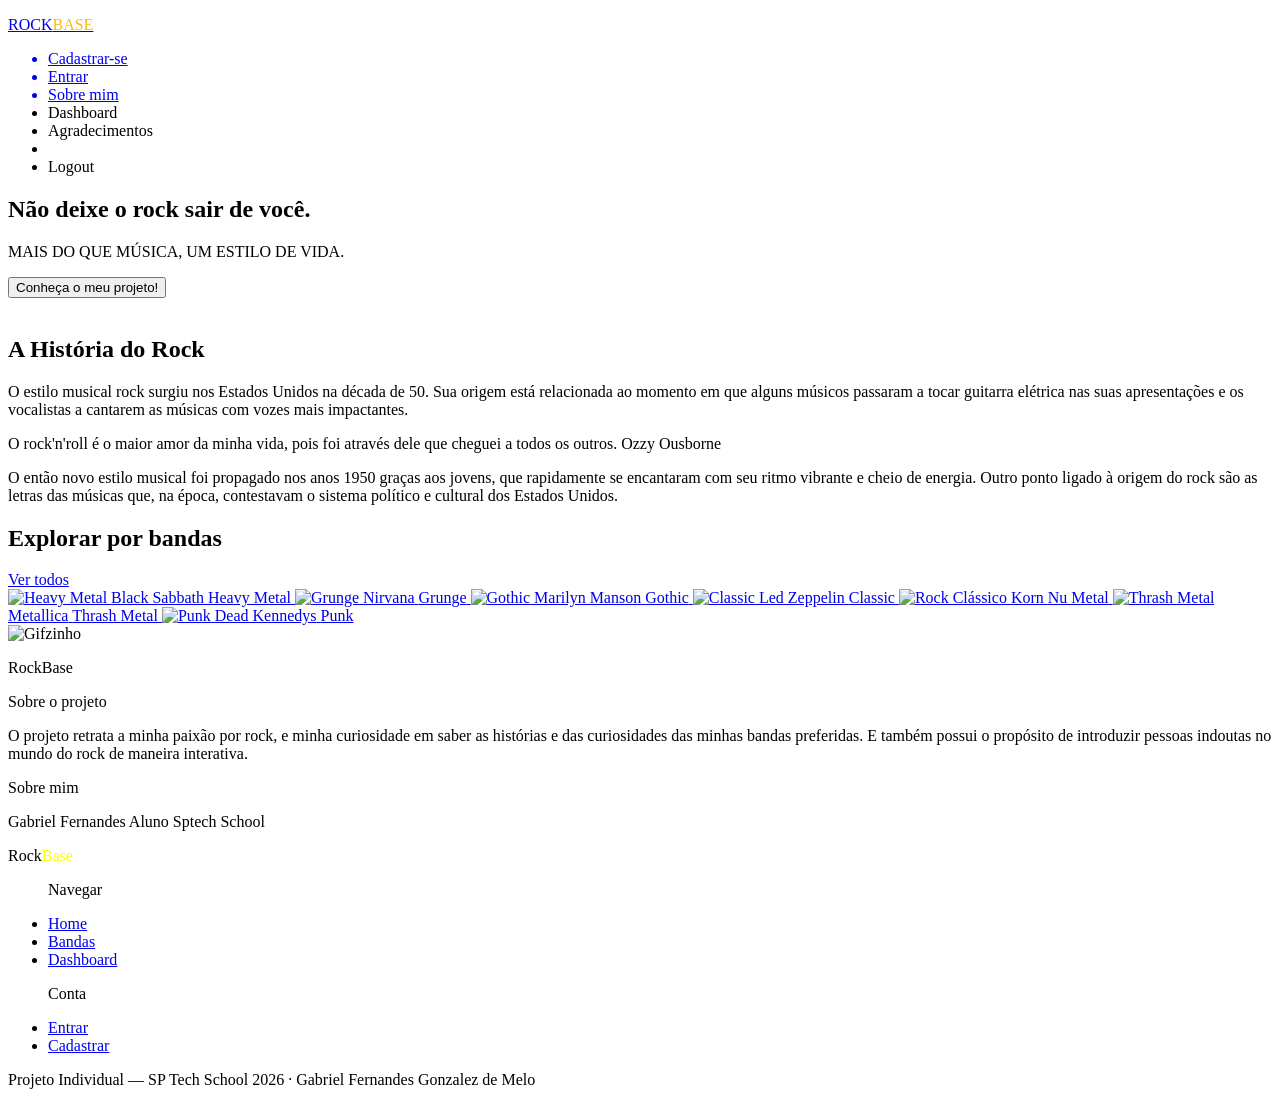
==== public/index.html @ 06c0cccc "ajustes2" ====
<!DOCTYPE html>
<html lang="en">

<head>
    <meta charset="UTF-8">
    <meta name="viewport" content="width=device-width, initial-scale=1.0">
    <title>Rockbase - Não deixe o rock sair de você</title>

    <link rel="stylesheet" href="./css/style.css">
    <link rel="preconnect" href="https://fonts.googleapis.com">
    <link rel="preconnect" href="https://fonts.gstatic.com" crossorigin>

</head>

<body>
    <navbar id="navbar">
        <div class="navbar-container">
            <div class="Logo">
                <a href="#home">
                    <p>ROCK<span style="color: #ffbb00;">BASE</span>
                </a>
            </div>

            <ul>
                <a href="cadastro.html">
                    <li class="navbar-item">Cadastrar-se</li>
                </a>
                <a href="Login.html">
                    <li class="navbar-item">Entrar</li>
                </a>
                <a href="#SobreMim">
                    <li class="navbar-item">Sobre mim</li>
                </a>
                <li class="navbar-item">Dashboard</li>
                <li class="navbar-item">Agradecimentos</li>
                <li class="navbar-item"><div id="ola"></div></li>
                <li onclick="Sair()" class="navbar-item">Logout</li>
            </ul>
        </div>
    </navbar>

    <div id="home" class="showcase">
        <div class="showcase-container">
            <div class="typing-effect">
                <h2>Não deixe o rock sair de você.</h2>
            </div>
            <p>MAIS DO QUE MÚSICA, UM ESTILO DE VIDA.</p>
            <a href="#1"><button class="btn-primary">Conheça o meu projeto!</button></a>
        </div>
    </div>
    <section id="1" class="historia">
        <div class="Rock-painel">
            <div class="Rock-historia">
                <img src="./Assets/Master of reality Black Sabbath.jpg" alt="">
                <div class="historia-texto">
                    <h2>A História do Rock</h2>
                    <p>O estilo musical rock surgiu nos Estados Unidos na década de 50. Sua origem está relacionada ao
                        momento em que alguns músicos passaram a tocar guitarra elétrica nas suas apresentações e os
                        vocalistas a cantarem as músicas com vozes mais impactantes.</p>
                    <div class="citacao">
                        <p>O rock'n'roll é o maior amor da minha vida, pois foi através dele que cheguei a todos os
                            outros. <span class="autorc">Ozzy Ousborne</span></p>
                    </div>
                    <p>O então novo estilo musical foi propagado nos anos 1950 graças aos jovens, que rapidamente se
                        encantaram com seu ritmo vibrante e cheio de energia. Outro ponto ligado à origem do rock são as
                        letras das músicas que, na época, contestavam o sistema político e cultural dos Estados Unidos.
                    </p>
                </div>
            </div>
        </div>
    </section>

    <div class="bandas-section">
        <div class="bandas-header">
            <h2>Explorar por bandas</h2>
            <a href="bandas.html">Ver todos</a>
        </div>
        <div class="bandas-carousel">

            <a href="BlackSabbath.html" class="banda-card">
                <img src="./Assets/Sabbath Bloody Sabbath.jpg" alt="Heavy Metal">
                <span class="banda-card__nome">Black Sabbath</span>
                <span class="banda-card__genero">Heavy Metal</span>
            </a>

            <a href="Nirvana.html" class="banda-card">
                <img src="https://upload.wikimedia.org/wikipedia/en/b/b7/NirvanaNevermindalbumcover.jpg" alt="Grunge">
                <span class="banda-card__nome">Nirvana</span>
                <span class="banda-card__genero">Grunge</span>
            </a>

            <a href="Marilyn.html" class="banda-card">
                <img src="./Assets/Marilyn_Manson_-_Holy_Wood.png" alt="Gothic">
                <span class="banda-card__nome">Marilyn Manson</span>
                <span class="banda-card__genero">Gothic</span>
            </a>

            <a href="Ledzeppelin.html" class="banda-card">
                <img src="./Assets/Led Zeppelin - Physical Grafitti.jpg" alt="Classic">
                <span class="banda-card__nome">Led Zeppelin</span>
                <span class="banda-card__genero">Classic</span>
            </a>

            <a href="Korn.html" class="banda-card">
                <img src="./Assets/Korn Follow the Leader.jpg" alt="Rock Clássico">
                <span class="banda-card__nome">Korn</span>
                <span class="banda-card__genero">Nu Metal</span>
            </a>

            <a href="Metallica.html" class="banda-card">
                <img src="./Assets/Kill Em All.jpg" alt="Thrash Metal">
                <span class="banda-card__nome">Metallica</span>
                <span class="banda-card__genero">Thrash Metal</span>
            </a>

            <a href="Deadkennedys.html" class="banda-card">
                <img src="./Assets/Bedtime in democracy.jpg" alt="Punk">
                <span class="banda-card__nome">Dead Kennedys</span>
                <span class="banda-card__genero">Punk</span>
            </a>


        </div>
    </div>

    <section id="SobreMim" class="sobre-mim">
        <div class="sobre">
            <div class="sobre-gif">
                <img src="https://media2.giphy.com/media/v1.Y2lkPTc5MGI3NjExZXNnMzhnMnZhZzVkMmh2bzQzYTVkbXdtN3Bmc3RrdzV4aWs5a3NseiZlcD12MV9pbnRlcm5hbF9naWZfYnlfaWQmY3Q9Zw/wCnNkiK7TpfCfZU5R6/giphy.gif"
                    alt="Gifzinho">
            </div>
            <div class="sobre-conteudo">
                <p class="sobre-titulo">RockBase</p>
                <p class="sobre-subtitulo"> Sobre o projeto</p>
                <p class="sobre-p">
                    O projeto retrata a minha paixão por rock, e minha curiosidade em saber as histórias e das
                    curiosidades das minhas bandas preferidas. E também possui o propósito de introduzir pessoas
                    indoutas no mundo do rock de maneira interativa.
                </p>

                <div class="sobre-divisoria"></div>

                <p class="sobre-titulo">Sobre mim</p>
                <div class="sobre-autor">
                    <div class="sobre-avatar"></div>
                    <div class="sobre-autor-info">
                        <span class="sobre-autor-nome">Gabriel Fernandes</span>
                        <span class="sobre-autor-desc">Aluno Sptech School</span>
                    </div>
                </div>
            </div>
        </div>
    </section>

    </div>

    <footer id="footer">
        <div class="footer-content">
            <p class="Logo">Rock<span style="color: #fbff00;">Base</span></p>
            <ul class="footer-menu">
                <p>Navegar</p>
                <li class="footer-menu-item"><a href="index.html">Home</a></li>
                <li class="footer-menu-item"><a href="bandas.html">Bandas</a></li>
                <li class="footer-menu-item"><a href="dashboard.html">Dashboard</a></li>
            </ul>
            <ul class="footer-menu">
                <p>Conta</p>
                <li class="footer-menu-item"><a href="Login.html">Entrar</a></li>
                <li class="footer-menu-item"><a href="Cadastro.html">Cadastrar</a></li>
            </ul>
        </div>
        <div class="footer-info">
            <p>Projeto Individual — SP Tech School 2026 · Gabriel Fernandes Gonzalez de Melo</p>
        </div>
    </footer>
</body>
<script>

     if (localStorage.getItem('logado') == 'true') {
      document.getElementById('ola').innerHTML =  'Olá ' + sessionStorage.NOME_USUARIO;
      
    }


    
        function Sair() {
        localStorage.removeItem('logado')
        window.location.href = 'index.html'
        
    }

</script>

</html>
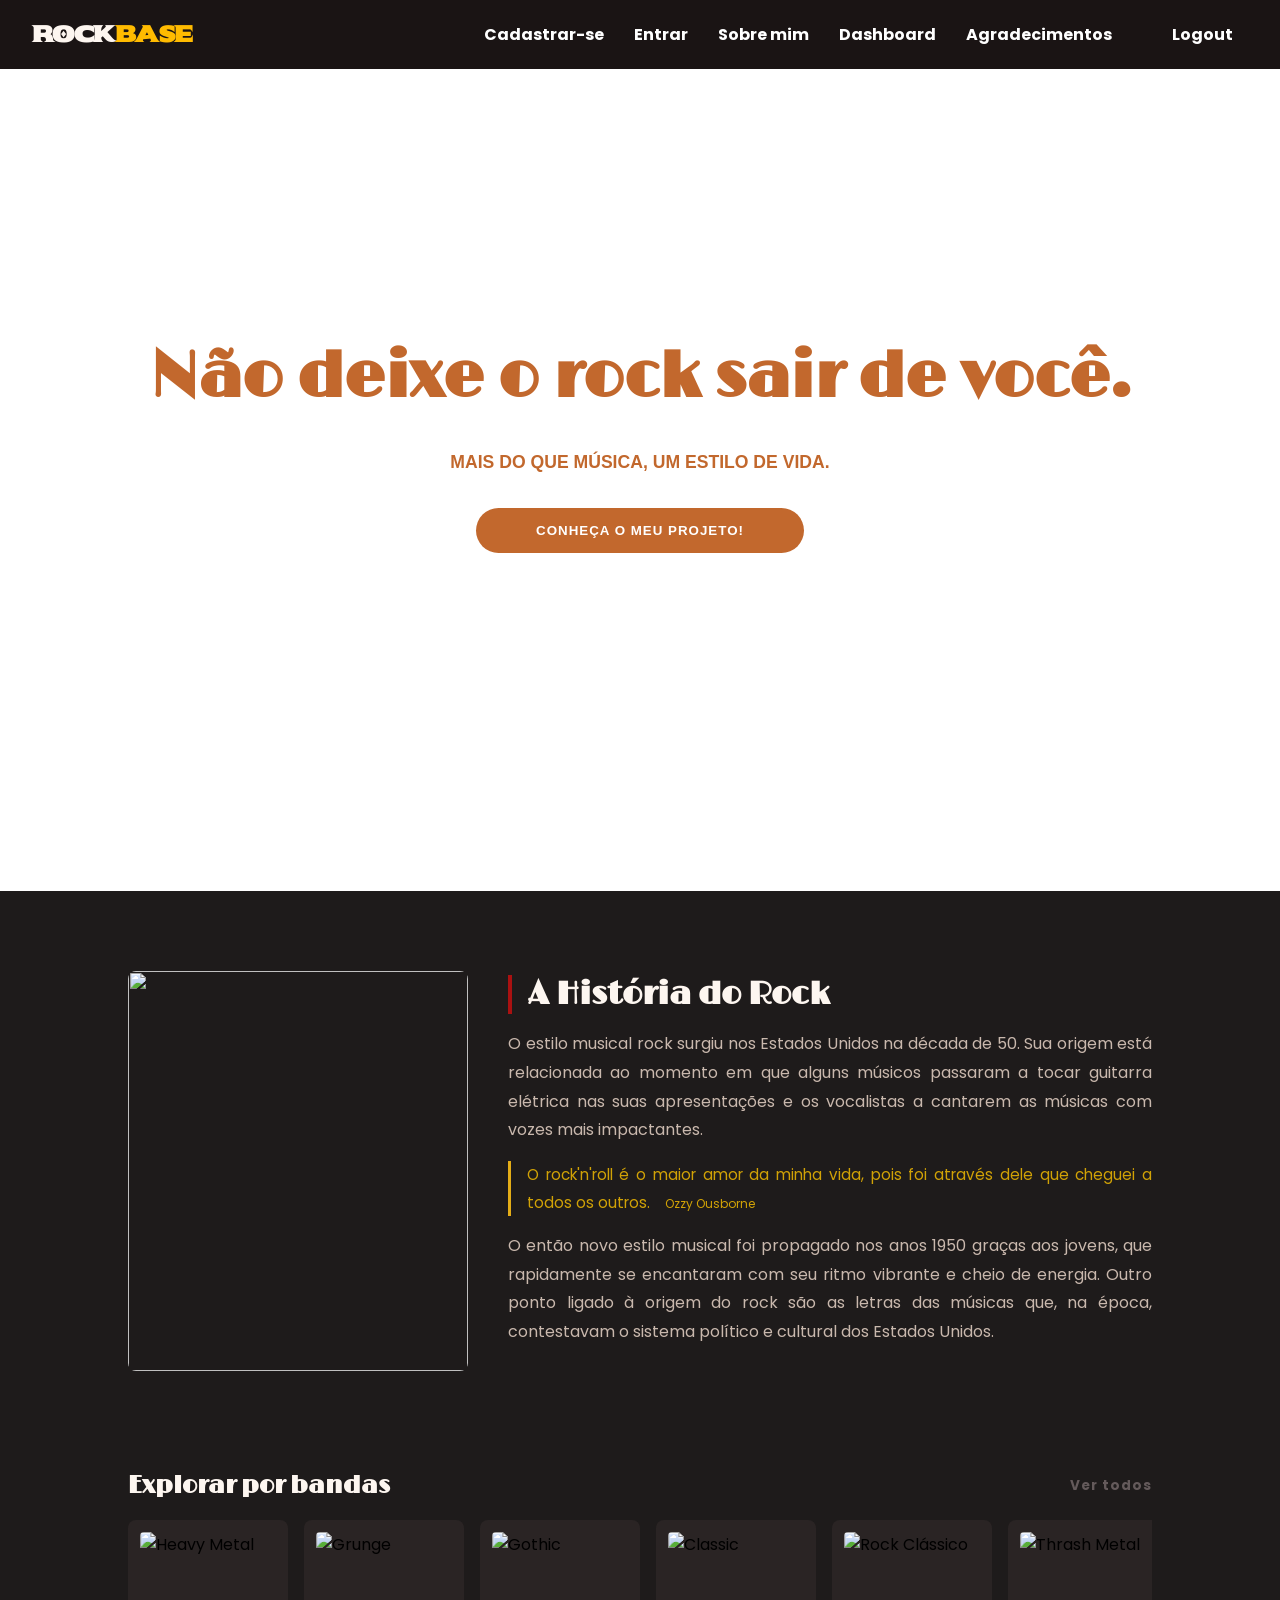
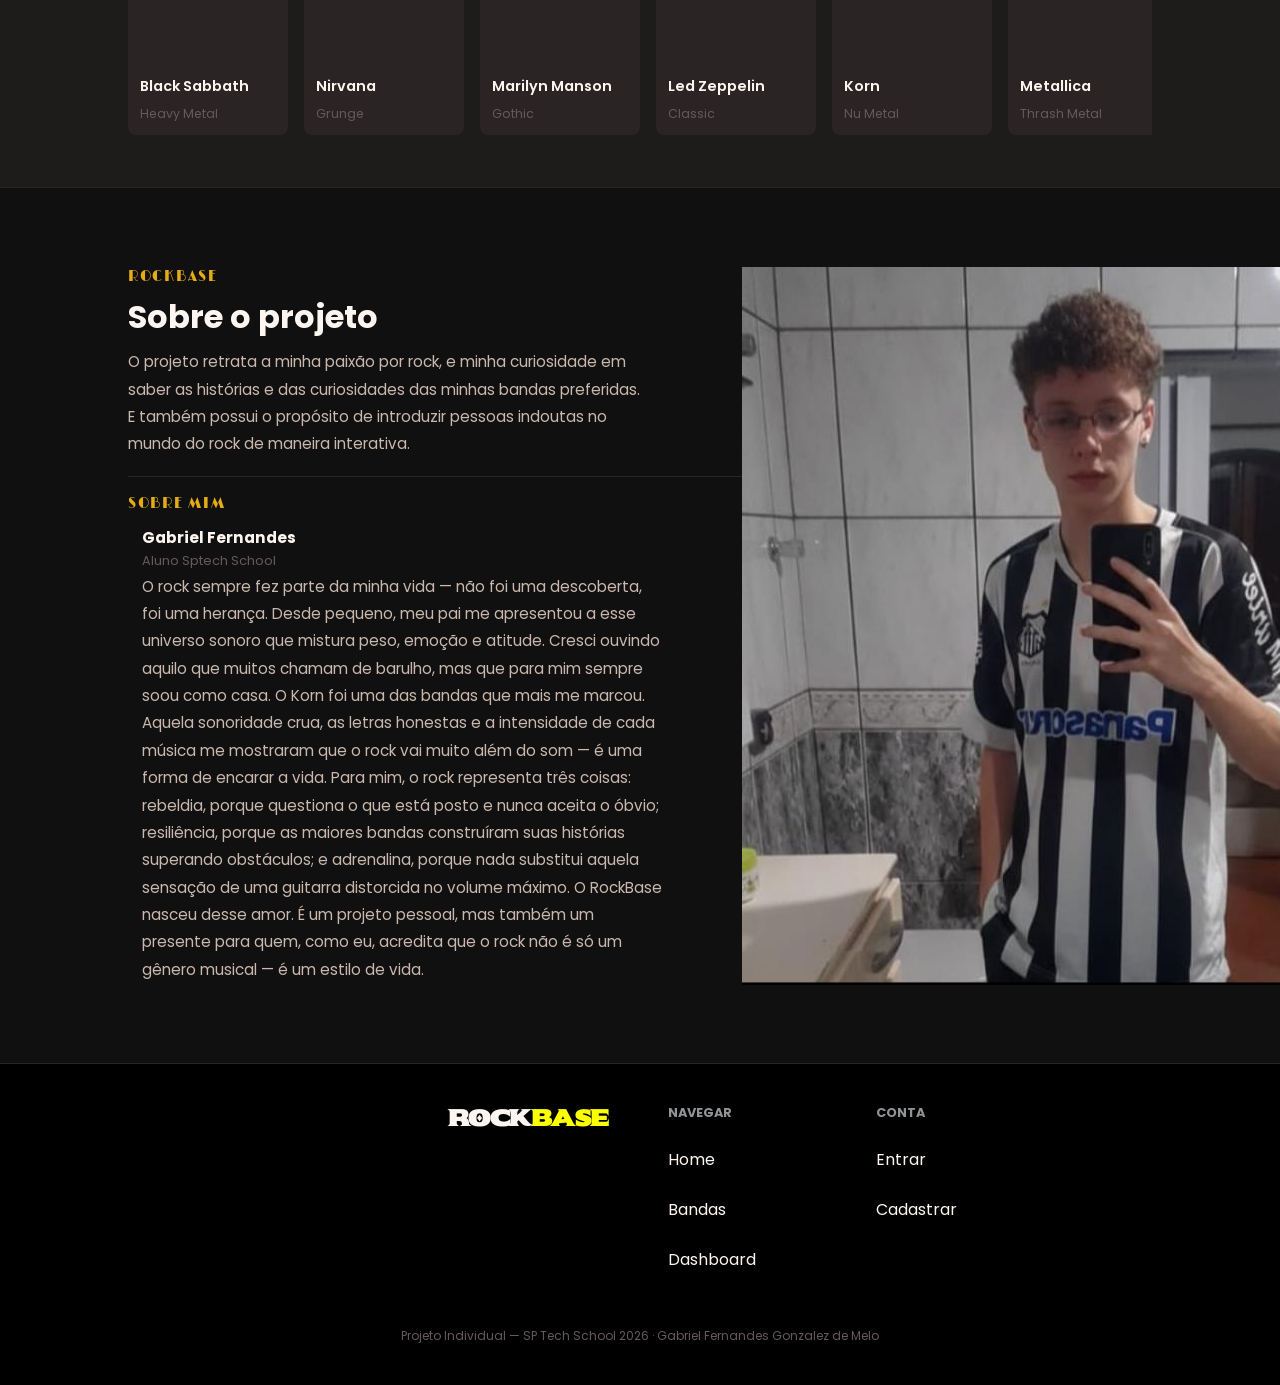
==== commit 45833503: "Arrumando a imagem" ====
--- a/public/index.html
+++ b/public/index.html
@@ -23,15 +23,15 @@
 
             <ul>
                 <a href="cadastro.html">
-                    <li class="navbar-item">Cadastrar-se</li>
-                </a>
-                <a href="Login.html">
-                    <li class="navbar-item">Entrar</li>
+                    <li  id="cadastro" class="navbar-item">Cadastrar-se</li>
+                </a>
+                <a href="login.html">
+                    <li id="login" class="navbar-item">Entrar</li>
                 </a>
                 <a href="#SobreMim">
                     <li class="navbar-item">Sobre mim</li>
                 </a>
-                <li class="navbar-item">Dashboard</li>
+                <a href="dashboard.html"><li class="navbar-item">Dashboard</li></a> 
                 <li class="navbar-item">Agradecimentos</li>
                 <li class="navbar-item"><div id="ola"></div></li>
                 <li onclick="Sair()" class="navbar-item">Logout</li>
@@ -119,15 +119,20 @@
                 <span class="banda-card__genero">Punk</span>
             </a>
 
+            <a href="SOAD.html" class="banda-card">
+                <img src="./assets/Steal.webp" alt="Nu-Metal">
+                <span class="banda-card__nome">System Of a Down</span>
+                <span class="banda-card__genero">Nu-Metal</span>
+            </a>
+
 
         </div>
     </div>
 
     <section id="SobreMim" class="sobre-mim">
         <div class="sobre">
-            <div class="sobre-gif">
-                <img src="https://media2.giphy.com/media/v1.Y2lkPTc5MGI3NjExZXNnMzhnMnZhZzVkMmh2bzQzYTVkbXdtN3Bmc3RrdzV4aWs5a3NseiZlcD12MV9pbnRlcm5hbF9naWZfYnlfaWQmY3Q9Zw/wCnNkiK7TpfCfZU5R6/giphy.gif"
-                    alt="Gifzinho">
+            <div class="sobre-img">
+                <img src="./assets/Eu.jpeg" alt="">
             </div>
             <div class="sobre-conteudo">
                 <p class="sobre-titulo">RockBase</p>
@@ -146,6 +151,11 @@
                     <div class="sobre-autor-info">
                         <span class="sobre-autor-nome">Gabriel Fernandes</span>
                         <span class="sobre-autor-desc">Aluno Sptech School</span>
+                        <p class="sobre-p">O rock sempre fez parte da minha vida — não foi uma descoberta, foi uma herança. Desde pequeno, meu pai me apresentou a esse universo sonoro que mistura peso, emoção e atitude. Cresci ouvindo aquilo que muitos chamam de barulho, mas que para mim sempre soou como casa.
+O Korn foi uma das bandas que mais me marcou. Aquela sonoridade crua, as letras honestas e a intensidade de cada música me mostraram que o rock vai muito além do som — é uma forma de encarar a vida.
+Para mim, o rock representa três coisas: rebeldia, porque questiona o que está posto e nunca aceita o óbvio; resiliência, porque as maiores bandas construíram suas histórias superando obstáculos; e adrenalina, porque nada substitui aquela sensação de uma guitarra distorcida no volume máximo.
+O RockBase nasceu desse amor. É um projeto pessoal, mas também um presente para quem, como eu, acredita que o rock não é só um gênero musical — é um estilo de vida.
+    </p>
                     </div>
                 </div>
             </div>
@@ -165,7 +175,7 @@
             </ul>
             <ul class="footer-menu">
                 <p>Conta</p>
-                <li class="footer-menu-item"><a href="Login.html">Entrar</a></li>
+                <li class="footer-menu-item"><a href="login.html">Entrar</a></li>
                 <li class="footer-menu-item"><a href="Cadastro.html">Cadastrar</a></li>
             </ul>
         </div>
@@ -178,7 +188,9 @@
 
      if (localStorage.getItem('logado') == 'true') {
       document.getElementById('ola').innerHTML =  'Olá ' + sessionStorage.NOME_USUARIO;
-      
+
+                document.getElementById('cadastro').style.display = 'none'
+                document.getElementById('login').style.display = 'none'
     }
 
 
--- a/public/css/style.css
+++ b/public/css/style.css
@@ -0,0 +1,492 @@
+
+
+@import url('https://fonts.googleapis.com/css2?family=Sekuya&display=swap');
+
+@import url('https://fonts.googleapis.com/css2?family=Limelight&display=swap');
+
+@import url('https://fonts.googleapis.com/css2?family=Poppins:ital,wght@0,100;0,200;0,300;0,400;0,500;0,600;0,700;0,800;0,900;1,100;1,200;1,300;1,400;1,500;1,600;1,700;1,800;1,900&display=swap');
+
+
+a{
+     color: inherit;
+    text-decoration: none;
+}
+
+html {
+
+  scroll-behavior: smooth;
+}
+
+
+title {
+    align-items: center;
+}
+
+.Logo{
+    font-family: "Sekuya", system-ui;
+  font-size: 1.4rem;
+  font-weight: 700;
+  color: #fdf6f0;
+  text-decoration: none;
+}
+
+
+*{
+    box-sizing: border-box;
+    margin: 0;
+    padding: 0;
+}
+
+font{
+ 
+   font-weight: 400;
+}
+
+.btn-primary{
+    gap: 10px;
+    background: #c2682d;
+    color: white;
+    text-transform: uppercase;
+    padding: 15px 60px;
+    border: none;
+    border-radius: 30px;
+    letter-spacing: 1px;
+    font-weight: bold;
+   
+}
+
+.btn-primary:hover{
+    transition: all 0.4s ease;
+    background: black;
+    color: white;
+}
+
+
+#navbar{
+    display: flex;
+    background-color: #1a1414;
+    justify-content: center;
+    color: white;
+    position: fixed;
+    top: 0;
+    width: 100%;
+    border-bottom: #2a2424;
+}
+
+#navbar .navbar-container {
+    gap: 5px;
+    width: 95%;
+    display: flex;
+    align-items: center;
+    justify-content:space-between;
+   font-family: "Poppins", sans-serif;
+    padding: 20px 0;    
+}
+
+
+
+
+#navbar .navbar-container ul {
+    font-family: "Poppins", sans-serif;
+    display: flex;
+    list-style: none;
+    font-weight: bold;
+    cursor: pointer;
+}
+
+
+
+#navbar .navbar-container ul li {
+    padding: 0 15px;
+}
+
+#navbar .navbar-container ul li:hover {
+    color: #e4ad17;
+}
+
+
+.showcase{
+    background-image: url(../assets/Vinilfundo.jpg);
+    background-size: cover;
+    height: 99vh;
+    display: flex;
+    justify-content: center;
+    align-items: center;
+}
+
+.showcase .showcase-container{
+    
+    display: flex;
+    flex-direction: column;
+    align-items: center;
+    color: rgb(0, 0, 0);
+    gap: 20px;
+}
+
+.showcase .showcase-container h2{
+    color: #c2682d;
+    font-family: "Limelight", sans-serif;
+    font-size: 4rem;
+}
+
+.showcase .showcase-container p{
+    font-family: Arial, Helvetica, sans-serif;
+    margin: 15px 0;
+    font-size: 1.1rem;
+    font-weight: bold;
+    color: #c2682d;
+}
+
+
+
+.Rock-historia {
+    display: flex;
+    flex-direction: row;
+    align-items: center;
+    gap: 40px;
+    padding: 60px 10%;
+    background-color: #1e1b1b;
+}
+
+.Rock-historia img {
+    margin-top: 20px;
+    width: 340px;
+    height: 400px;
+    object-fit: cover;
+    border-radius: 8px;
+    flex-shrink: 0;
+    background-image: url(./Assets/Johnny.jpg);
+
+}
+
+.Rock-historia .historia-texto {
+    display: flex;
+    flex-direction: column;
+    gap: 16px;
+    font-family: "Poppins", sans-serif;
+}
+
+.Rock-historia .historia-texto h2 {
+    font-size: 2rem;
+    font-weight: 700;
+    color: #fdf6f0;
+    border-left: 4px solid #aa1111;
+    padding-left: 16px;
+    font-family: "Limelight", sans-serif;
+}
+
+.Rock-historia .historia-texto h2:hover{
+    transition: all 0.4s ease;
+    border-left: 4px solid #ffffff;
+    color: #aa1111;
+}
+
+.Rock-historia .historia-texto p {
+    font-size: 1rem;
+    color: #c9b8ad;
+    line-height: 1.8;
+    text-align: justify;
+    font-family: "Poppins", sans-serif;
+}
+
+.Rock-historia .historia-texto .citacao p{
+    font-size: 0.95rem;
+    color: #d1a206;
+    line-height: 1.8;
+    text-align: justify;
+    font-family: "Poppins", sans-serif;
+    border-left: 3px solid #e4ad17;
+    padding-left: 16px;
+}
+
+.Rock-historia .historia-texto .citacao .autorc{
+    font-size: 0.75rem;
+    color: #d1a206;
+    line-height: 1.8;
+    text-align: justify;
+    font-family: "Poppins", sans-serif;
+
+    padding-left: 11px;
+}
+
+
+.bandas-section {
+    padding: 40px 10%;
+    background-color: #1e1b1b;
+    font-family: "Poppins", sans-serif;
+}
+
+.bandas-header {
+    display: flex;
+    justify-content: space-between;
+    align-items: center;
+    margin-bottom: 20px;
+    font-family: "Poppins", sans-serif;
+}
+
+.bandas-header h2 {
+    color: #fdf6f0;
+    font-size: 1.5rem;
+    font-weight: 700;
+   font-family: "Limelight", sans-serif;
+}
+
+.bandas-header a {
+    color: #645a5b;
+    font-size: 0.85rem;
+    text-decoration: none;
+    font-weight: bold;
+    letter-spacing: 1px;
+    transition: color 0.2s;
+    font-family: "Poppins", sans-serif;
+}
+
+.bandas-header a:hover {
+    color: #fdf6f0;
+    cursor: pointer;
+}
+
+.bandas-carousel {
+    display: flex;
+    flex-direction: row;
+    gap: 16px;
+    padding-bottom: 12px;
+    scrollbar-width: thin;
+    scrollbar-color: #645a5b #2a2424;
+    overflow-x: scroll;
+    max-width: 100%;
+    font-family: "Poppins", sans-serif;
+}
+
+.bandas-carousel::-webkit-scrollbar {
+    height: 4px;
+}
+
+.bandas-carousel::-webkit-scrollbar-track {
+    background: #2a2424;
+    border-radius: 4px;
+}
+
+.bandas-carousel::-webkit-scrollbar-thumb {
+    background: #645a5b;
+    border-radius: 4px;
+}
+
+.banda-card {
+    display: flex;
+    flex-direction: column;
+    align-items: flex-start;
+    gap: 8px;
+    text-decoration: none;
+    flex-shrink: 0;
+    width: 160px;
+    padding: 12px;
+    border-radius: 8px;
+    background-color: #2a2424;
+    transition: background-color 0.2s;
+    cursor: pointer;
+    font-family: "Poppins", sans-serif;
+}
+
+.banda-card:hover {
+    transition: 2s ease;
+    transform: scale(1.15);
+    background-color: #332c2c;
+}
+
+.banda-card img {
+    width: 100%;
+    aspect-ratio: 1 / 1;
+    object-fit: cover;
+    border-radius: 4px;
+}
+
+.banda-card__nome {
+    color: #fdf6f0;
+    font-size: 0.9rem;
+    font-weight: 600;
+    white-space: nowrap;
+    overflow: hidden;
+    text-overflow: ellipsis;
+    width: 100%;
+}
+
+.banda-card__genero {
+    color: #645a5b;
+    font-size: 0.78rem;
+}
+
+
+#footer {
+	background: black;
+	color: white;
+	padding: 40px 0;
+    font-family: "Poppins", sans-serif;
+}
+
+#footer .footer-content {
+	display: flex;
+	width: 30%;
+	margin: auto;
+	justify-content: space-between;
+}
+
+#footer .footer-content .footer-menu {
+	margin: 0 60px;
+	list-style: none;
+}
+
+#footer .footer-content .footer-menu .footer-menu-item {
+	margin: 25px 0;
+	transition: all 300ms ease;
+}
+
+#footer .footer-content .footer-menu .footer-menu-item:hover {
+	color: var(--default-green);
+	cursor: pointer;
+}
+
+#footer .footer-content .footer-menu p {
+	font-weight: bold;
+	text-transform: uppercase;
+	color: #919496;
+	font-size: 0.8rem;
+}
+
+.footer-logo {
+  font-size: 1.4rem;
+  font-weight: 700;
+  color: #fdf6f0;
+}
+
+.footer-logo span {
+  color: #ffba20;
+}
+
+#footer .footer-content a {
+  color: #fdf6f0;
+  text-decoration: none;
+  transition: color 0.2s;
+}
+
+#footer .footer-content a:hover {
+  color: #ffba20;
+}
+
+#footer .footer-info {
+  display: flex;
+  justify-content: center;
+  width: 60%;
+  margin: auto;
+  font-size: 0.75rem;
+  color: #645a5b;
+  padding-top: 30px;
+}
+
+.sobre {
+    padding: 80px 10%;
+    background-color: #111010;
+    display: flex;
+    flex-direction: row-reverse;
+    align-items: center;
+    gap: 48px;
+    border-top: 1px solid #2a2424;
+    border-bottom: 1px solid #2a2424;
+    font-family: "Poppins", sans-serif;
+    overflow: hidden;
+}
+
+.sobre-img {
+     width: 100px;
+    height: 100px;
+    border: 2px solid #2a2424;
+    display: flex;
+    align-items: center;
+    justify-content: center;
+    flex-shrink: 0;
+    border-radius: 50px;
+}
+
+.sobre-img-img {
+     width: 200px;
+    height: 200px;
+    object-fit: cover;
+    border-radius: 50%;
+     display: block;
+}
+
+.sobre-conteudo {
+    flex: 1;
+    display: flex;
+    flex-direction: column;
+    gap: 14px;
+}
+
+.sobre-titulo {
+    font-size: 0.90rem;
+    color: #e4ad17;
+    letter-spacing: 0.12em;
+    text-transform: uppercase;
+    font-family: "Limelight", sans-serif;
+}
+
+.sobre-subtitulo {
+    font-size: 2rem;
+    font-weight: 700;
+    color: #fdf6f0;
+    line-height: 1.1;
+}
+
+.sobre-subtitulo:hover{
+    transition: all 0.4s ease;
+    color: #aa1111;
+}
+
+.sobre-p {
+    font-size: 0.95rem;
+    color: #c9b8ad;
+    line-height: 1.8;
+    max-width: 520px;
+}
+
+.sobre-divisoria {
+    height: 1px;
+    background: #2a2424;
+    margin: 4px 0;
+}
+
+.sobre-autor {
+    display: flex;
+    align-items: center;
+    gap: 14px;
+}
+
+.sobre-avatar {
+    display: flex;
+    align-items: center;
+    justify-content: center;
+    font-size: 0.85rem;
+    font-weight: 700;
+    color: #fdf6f0;
+    flex-shrink: 0;
+    
+}
+
+.sobre-autor-info {
+    display: flex;
+    flex-direction: column;
+    gap: 3px;
+}
+
+.sobre-autor-nome {
+    font-size: 0.95rem;
+    font-weight: 700;
+    color: #fdf6f0;
+}
+
+.sobre-autor-desc {
+    font-size: 0.8rem;
+    color: #645a5b;
+}
+
+
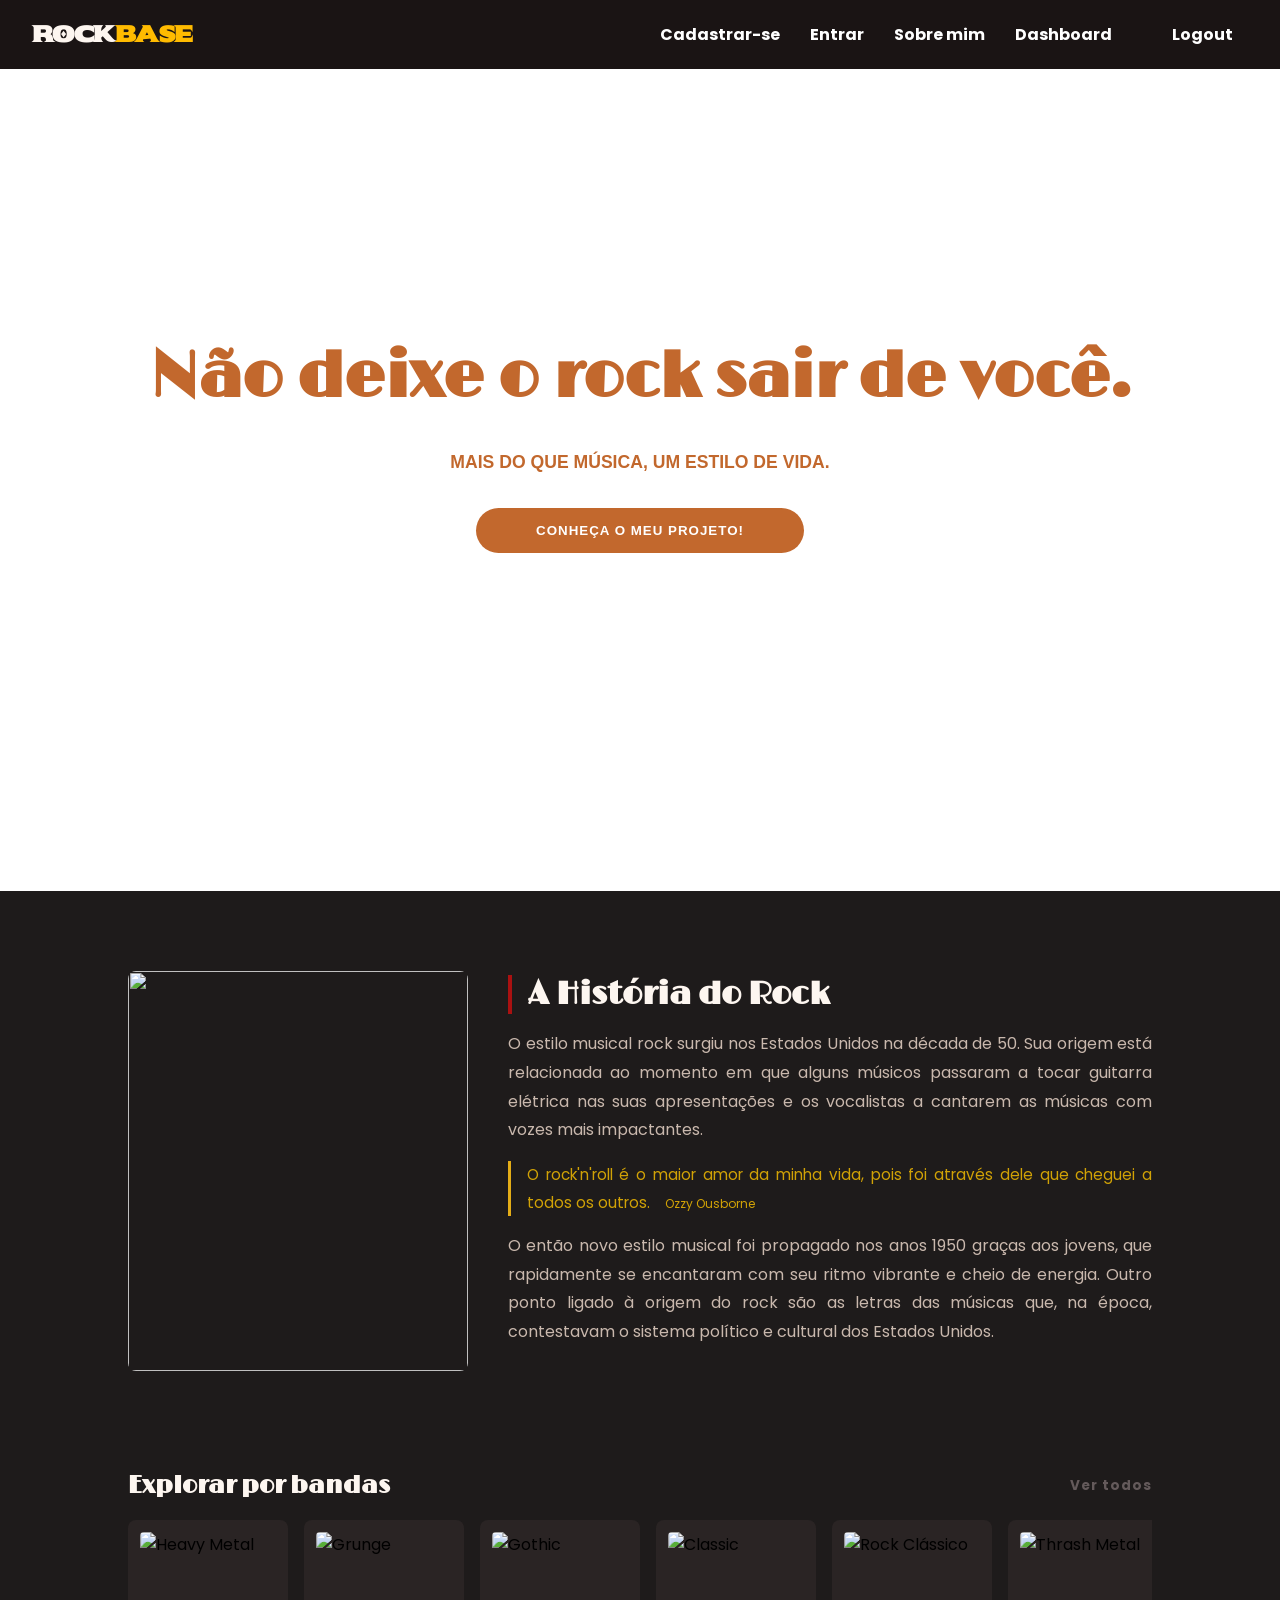
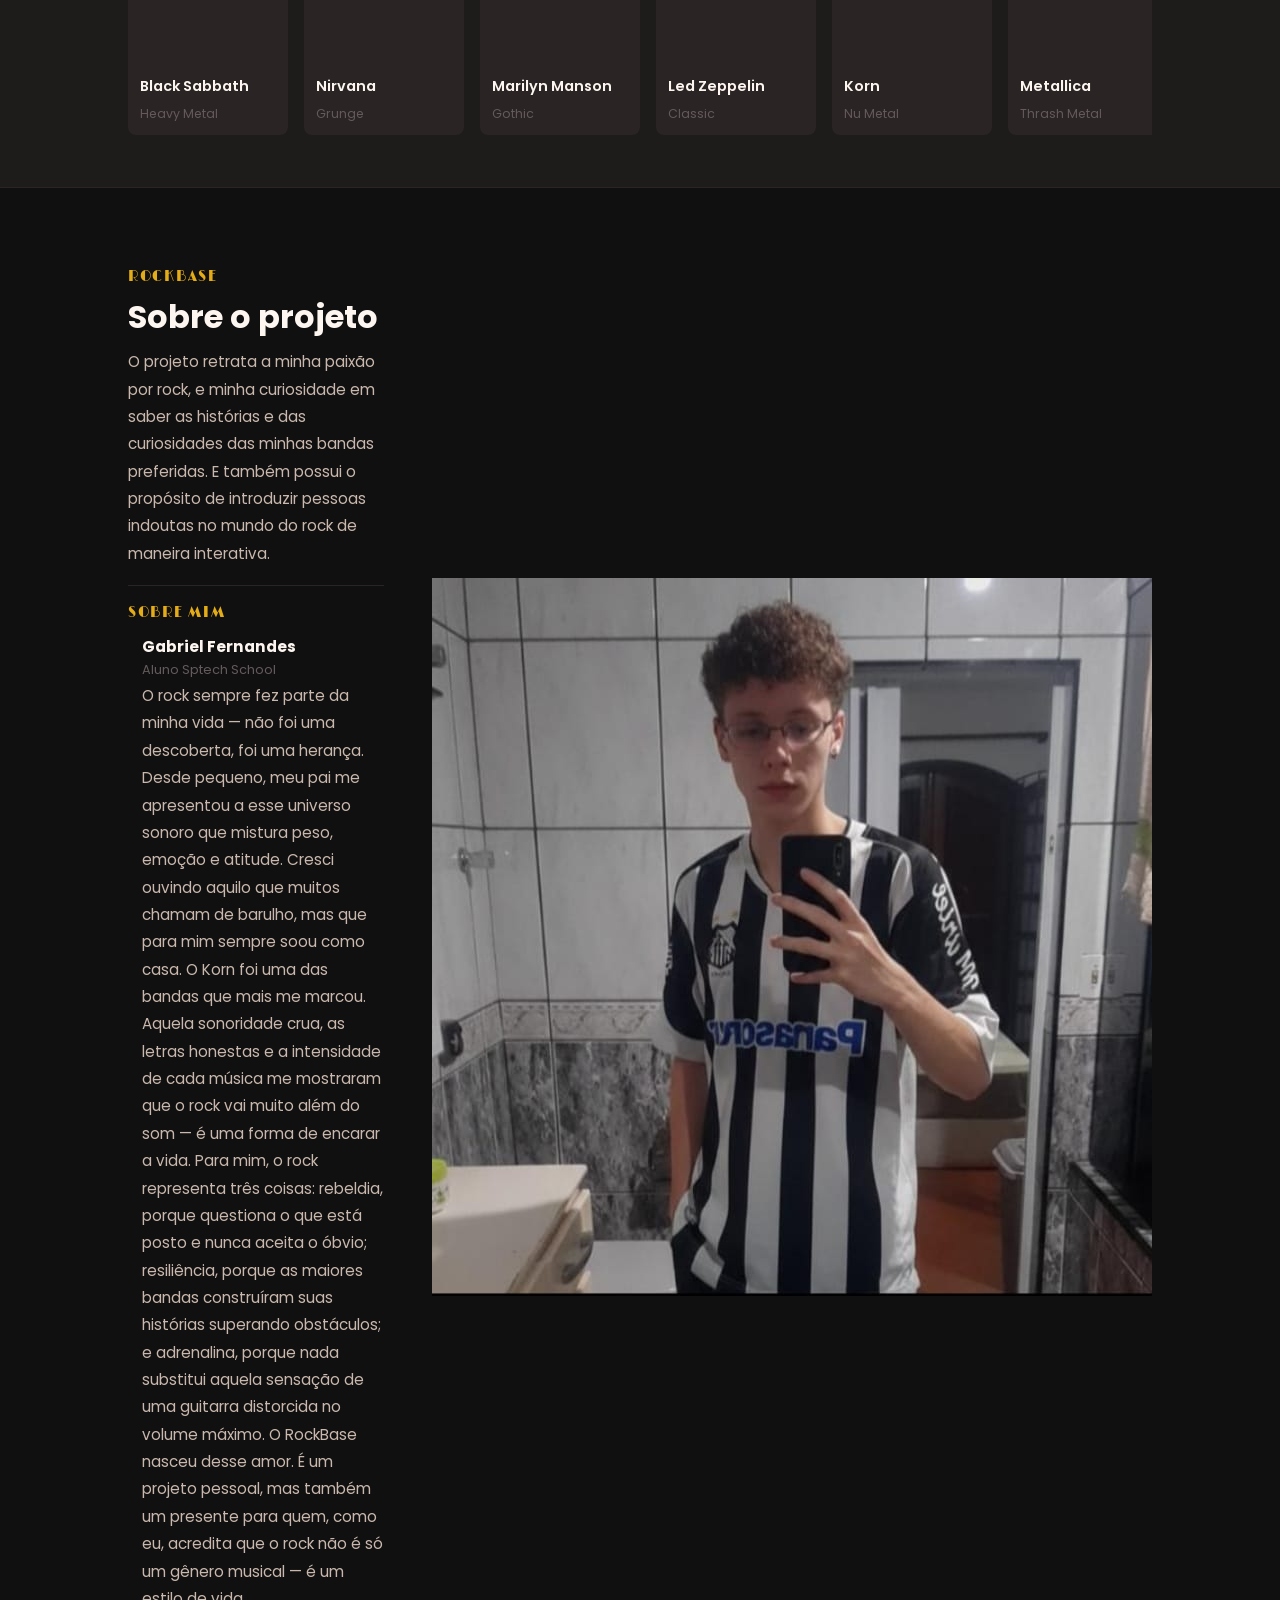
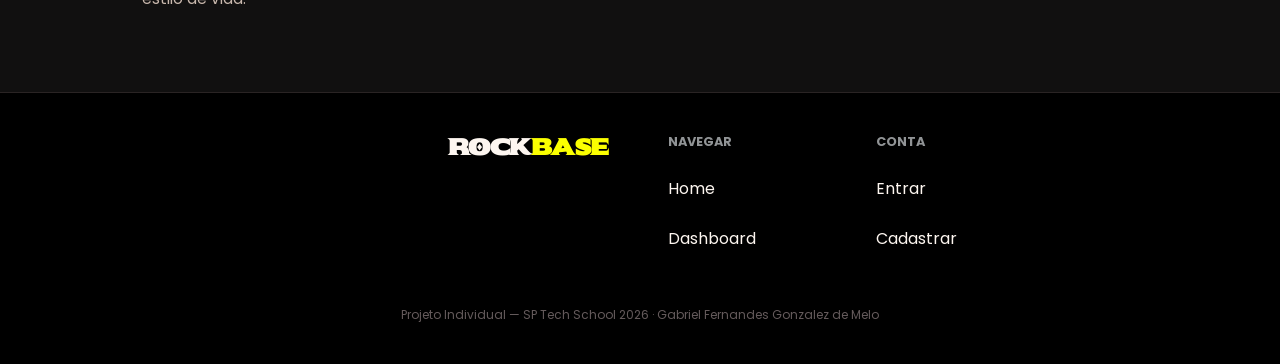
==== commit a98dc6f8: "Terminando atualizações" ====
--- a/public/index.html
+++ b/public/index.html
@@ -32,7 +32,6 @@
                     <li class="navbar-item">Sobre mim</li>
                 </a>
                 <a href="dashboard.html"><li class="navbar-item">Dashboard</li></a> 
-                <li class="navbar-item">Agradecimentos</li>
                 <li class="navbar-item"><div id="ola"></div></li>
                 <li onclick="Sair()" class="navbar-item">Logout</li>
             </ul>
@@ -41,7 +40,7 @@
 
     <div id="home" class="showcase">
         <div class="showcase-container">
-            <div class="typing-effect">
+            <div class="banner">
                 <h2>Não deixe o rock sair de você.</h2>
             </div>
             <p>MAIS DO QUE MÚSICA, UM ESTILO DE VIDA.</p>
@@ -131,7 +130,7 @@
 
     <section id="SobreMim" class="sobre-mim">
         <div class="sobre">
-            <div class="sobre-img">
+            <div>
                 <img src="./assets/Eu.jpeg" alt="">
             </div>
             <div class="sobre-conteudo">
@@ -170,7 +169,6 @@
             <ul class="footer-menu">
                 <p>Navegar</p>
                 <li class="footer-menu-item"><a href="index.html">Home</a></li>
-                <li class="footer-menu-item"><a href="bandas.html">Bandas</a></li>
                 <li class="footer-menu-item"><a href="dashboard.html">Dashboard</a></li>
             </ul>
             <ul class="footer-menu">
--- a/public/css/style.css
+++ b/public/css/style.css
@@ -342,7 +342,6 @@
 }
 
 #footer .footer-content .footer-menu .footer-menu-item:hover {
-	color: var(--default-green);
 	cursor: pointer;
 }
 
